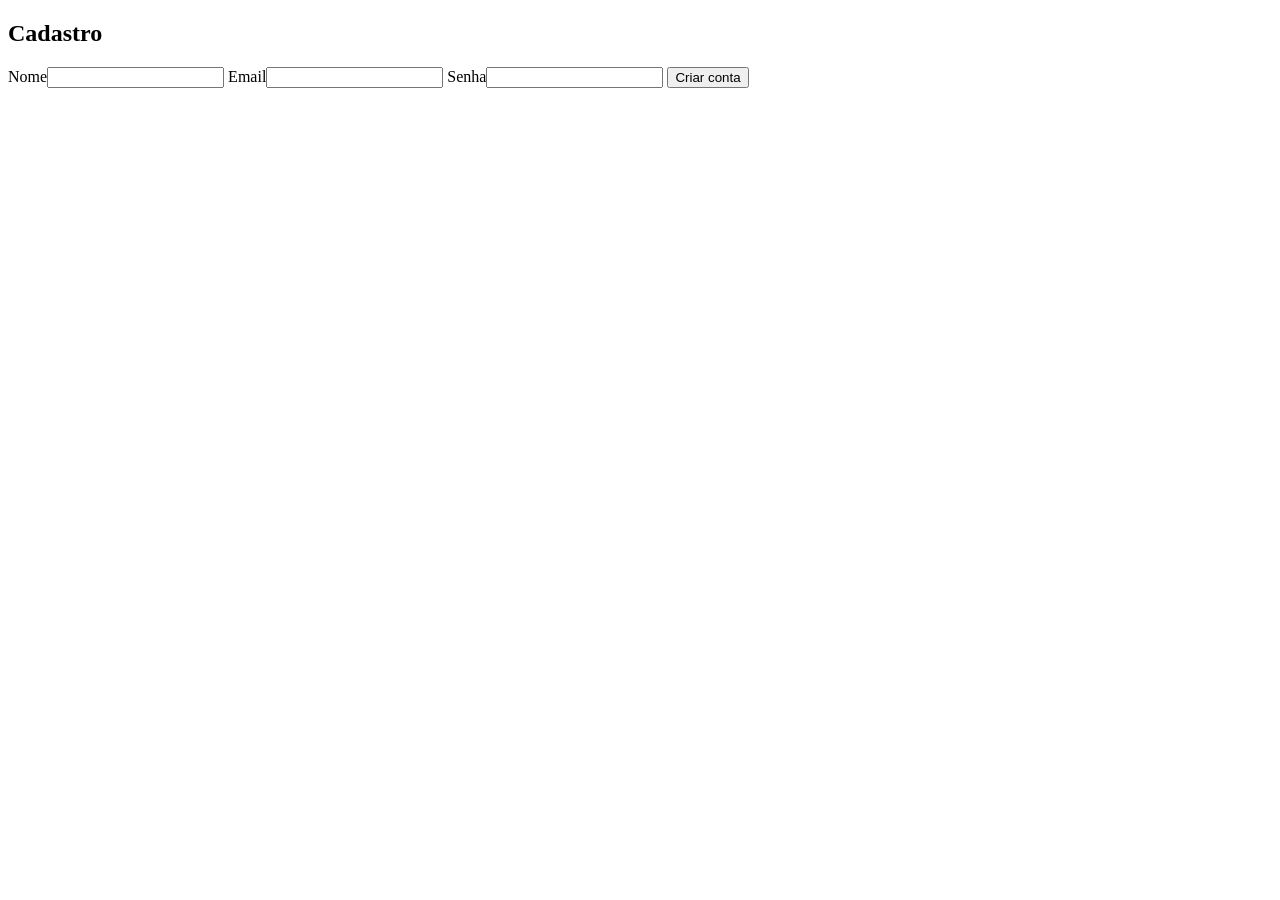
==== public/cadastro.html @ 6a4f14f9 "Adicionando os diretorios e arquivos do projeto" ====
<!doctype html>
<html lang="pt-BR">
  <head>
    <meta charset="utf-8">
    <meta name="viewport" content="width=device-width,initial-scale=1">
    <title>Cadastro - Pesquisa</title>
    <link rel="stylesheet" href="/css/main.css">
  </head>
  <body>
    <main>
      <h2>Cadastro</h2>
      <form>
        <label>Nome<input type="text" name="name"></label>
        <label>Email<input type="email" name="email"></label>
        <label>Senha<input type="password" name="password"></label>
        <button type="submit">Criar conta</button>
      </form>
    </main>
  </body>
</html>
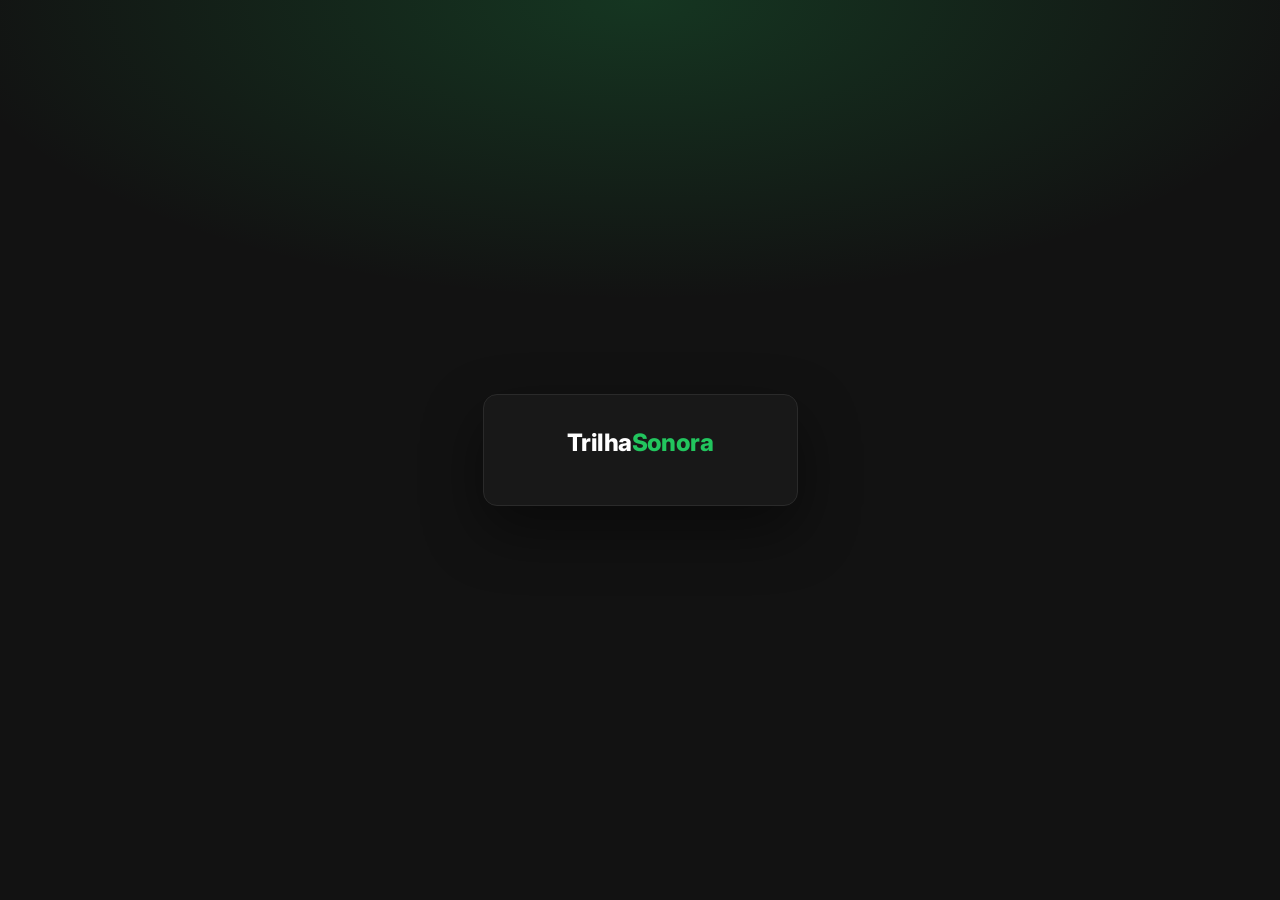
==== commit 3d4c2451: "feat: conectar páginas de cadastro/login com index via localStorage (demo auth) Implements client-si" ====
--- a/public/cadastro.html
+++ b/public/cadastro.html
@@ -1,20 +1,178 @@
-<!doctype html>
+<!DOCTYPE html>
 <html lang="pt-BR">
-  <head>
-    <meta charset="utf-8">
-    <meta name="viewport" content="width=device-width,initial-scale=1">
-    <title>Cadastro - Pesquisa</title>
-    <link rel="stylesheet" href="/css/main.css">
-  </head>
-  <body>
-    <main>
-      <h2>Cadastro</h2>
-      <form>
-        <label>Nome<input type="text" name="name"></label>
-        <label>Email<input type="email" name="email"></label>
-        <label>Senha<input type="password" name="password"></label>
-        <button type="submit">Criar conta</button>
-      </form>
-    </main>
-  </body>
+<head>
+<meta charset="utf-8">
+<meta name="viewport" content="width=device-width, initial-scale=1, viewport-fit=cover">
+<title>TrilhaSonora · Entrar</title>
+<link rel="preconnect" href="https://fonts.googleapis.com">
+<link rel="preconnect" href="https://fonts.gstatic.com" crossorigin>
+<link href="https://fonts.googleapis.com/css2?family=Inter:wght@400;500;600;700;800&display=swap" rel="stylesheet">
+<style>
+:root{
+  box-sizing:border-box;padding-top:env(safe-area-inset-top,0px);padding-bottom:env(safe-area-inset-bottom,0px);
+  --bg:#121212;--card:#181818;--line:#2a2a2a;--field:#262626;--text:#fff;--muted:#a3a3a3;--green:#22c55e;--err:#f87171;
+}
+html{height:100%}
+*,*::before,*::after{box-sizing:border-box}
+body{margin:0;min-height:100%;color:var(--text);font-family:'Inter',system-ui,-apple-system,'Segoe UI',Roboto,sans-serif;-webkit-font-smoothing:antialiased;
+  background:radial-gradient(ellipse 55% 300px at 50% 0%,rgba(34,197,94,.2),rgba(34,197,94,0) 100%),var(--bg);background-repeat:no-repeat;
+  display:flex;align-items:center;justify-content:center;padding:32px 16px}
+a{color:var(--green);text-decoration:none;font-weight:700}
+a:hover{text-decoration:underline}
+
+.card{width:100%;max-width:315px;background:var(--card);border:1px solid var(--line);border-radius:14px;padding:27px 26px 28px;box-shadow:0 24px 60px rgba(0,0,0,.45)}
+.logo{display:block;text-align:center;font-size:24px;font-weight:800;letter-spacing:-.6px;color:#fff;margin:6px 0 20px}
+.logo span{color:var(--green)}
+h1{font-size:18px;line-height:1.35;font-weight:700;text-align:center;margin:0 0 8px;letter-spacing:-.2px}
+.sub{font-size:11px;line-height:1.65;color:#b5b5b5;text-align:center;margin:0 0 20px}
+
+.view{display:none}
+.view.on{display:block}
+
+.f{margin-bottom:14px}
+label{display:block;font-size:11px;font-weight:600;margin-bottom:6px;color:#fff}
+.in{position:relative}
+input[type=text],input[type=email],input[type=password]{
+  width:100%;height:36px;background:var(--field);border:1px solid transparent;border-radius:6px;color:#fff;
+  font:400 12px 'Inter',system-ui,sans-serif;padding:0 13px;outline:none;transition:border-color .15s,box-shadow .15s}
+input::placeholder{color:#7d7d7d}
+input:focus{border-color:var(--green);box-shadow:0 0 0 2px rgba(34,197,94,.2)}
+input.bad{border-color:var(--err)}
+.in.pw input{padding-right:40px}
+.eye{position:absolute;right:4px;top:0;width:34px;height:36px;display:grid;place-items:center;background:none;border:0;color:#bdbdbd;cursor:pointer;border-radius:6px}
+.eye:hover{color:#fff}
+.eye svg{width:15px;height:15px;fill:none;stroke:currentColor;stroke-width:2;stroke-linecap:round;stroke-linejoin:round}
+.err{display:none;color:var(--err);font-size:10px;margin-top:5px}
+.f.has-err .err{display:block}
+
+.opts{display:flex;justify-content:space-between;align-items:center;font-size:11px;margin:-2px 0 14px}
+.chk{display:flex;align-items:center;gap:7px;color:#d4d4d4;cursor:pointer;font-weight:400;margin:0;font-size:11px}
+.chk input{appearance:none;-webkit-appearance:none;width:12px;height:12px;margin:0;border-radius:2px;background:var(--field);border:1px solid #4a4a4a;display:grid;place-items:center;cursor:pointer}
+.chk input:checked{background:var(--green);border-color:var(--green)}
+.chk input:checked::after{content:"";width:3px;height:6px;border:solid #0b2a14;border-width:0 1.6px 1.6px 0;transform:rotate(45deg) translate(-.5px,-.5px)}
+.opts a{font-size:11px}
+
+.btn{width:100%;height:36px;border:0;border-radius:999px;background:var(--green);color:#0b2a14;font:700 12px 'Inter',system-ui,sans-serif;cursor:pointer;transition:background .15s,transform .05s;margin-top:2px}
+.btn:hover{background:#2fd06b}
+.btn:active{transform:scale(.99)}
+.btn:disabled{opacity:.7;cursor:default}
+.alt{text-align:center;font-size:11px;color:#b5b5b5;margin:20px 0 0}
+.alt a{font-size:11px}
+.msg{display:none;margin:0 0 14px;padding:9px 12px;border-radius:8px;font-size:11px;line-height:1.5}
+.msg.ok{display:block;background:#12301d;color:#7be3a1;border:1px solid #1f5a35}
+.msg.no{display:block;background:#33181a;color:#f5a5a5;border:1px solid #5c2a2d}
+</style>
+</head>
+<body>
+
+<main class="card">
+  <a class="logo" href="#entrar" aria-label="TrilhaSonora">Trilha<span>Sonora</span></a>
+
+  <!-- CADASTRO -->
+  <section class="view" id="v-cadastro">
+    <h1>Sua próxima lembrança<br>começa aqui.</h1>
+    <p class="sub">Crie sua conta e descubra as histórias e emoções que conectam as pessoas por meio da música.</p>
+    <div class="msg" id="m-cadastro" role="status"></div>
+    <form id="f-cadastro" novalidate>
+      <div class="f"><label for="c-nome">Nome completo</label>
+        <div class="in"><input id="c-nome" type="text" placeholder="Seu nome" autocomplete="name"></div>
+        <div class="err"></div></div>
+      <div class="f"><label for="c-email">E-mail</label>
+        <div class="in"><input id="c-email" type="email" placeholder="voce@exemplo.com" autocomplete="email"></div>
+        <div class="err"></div></div>
+      <div class="f"><label for="c-senha">Senha</label>
+        <div class="in pw"><input id="c-senha" type="password" placeholder="Mínimo 8 caracteres, com letra e número" autocomplete="new-password">
+          <button class="eye" type="button" aria-label="Mostrar senha"></button></div>
+        <div class="err"></div></div>
+      <div class="f"><label for="c-conf">Confirmar senha</label>
+        <div class="in pw"><input id="c-conf" type="password" placeholder="Repita a senha" autocomplete="new-password">
+          <button class="eye" type="button" aria-label="Mostrar senha"></button></div>
+        <div class="err"></div></div>
+      <button class="btn" type="submit">Criar minha conta</button>
+    </form>
+    <p class="alt">Já tem uma conta? <a href="#entrar">Entrar</a></p>
+  </section>
+
+  <!-- LOGIN -->
+  <section class="view" id="v-entrar">
+    <h1>Que bom ter você de volta!</h1>
+    <p class="sub">Entre na sua conta e continue compartilhando suas histórias musicais.</p>
+    <div class="msg" id="m-entrar" role="status"></div>
+    <form id="f-entrar" novalidate>
+      <div class="f"><label for="l-email">E-mail</label>
+        <div class="in"><input id="l-email" type="email" placeholder="voce@exemplo.com" autocomplete="email"></div>
+        <div class="err"></div></div>
+      <div class="f"><label for="l-senha">Senha</label>
+        <div class="in pw"><input id="l-senha" type="password" placeholder="Sua senha" autocomplete="current-password">
+          <button class="eye" type="button" aria-label="Mostrar senha"></button></div>
+        <div class="err"></div></div>
+      <div class="opts">
+        <label class="chk"><input type="checkbox" id="l-manter" checked> Manter conectado</label>
+        <a href="#esqueci" id="esqueci">Esqueceu sua senha?</a>
+      </div>
+      <button class="btn" type="submit">Entrar</button>
+    </form>
+    <p class="alt">Ainda não tem uma conta? <a href="#cadastro">Criar conta</a></p>
+  </section>
+</main>
+
+<script>
+(function(){
+  var EYE='<svg viewBox="0 0 24 24"><path d="M2.06 12.35a1 1 0 0 1 0-.7 10.75 10.75 0 0 1 19.88 0 1 1 0 0 1 0 .7 10.75 10.75 0 0 1-19.88 0"/><circle cx="12" cy="12" r="3"/></svg>';
+  var EYEOFF='<svg viewBox="0 0 24 24"><path d="M10.73 5.08A10.43 10.43 0 0 1 12 5c4.5 0 8.35 2.8 9.94 6.65a1 1 0 0 1 0 .7 10.8 10.8 0 0 1-1.67 2.68"/><path d="M6.61 6.61A10.7 10.7 0 0 0 2.06 11.65a1 1 0 0 0 0 .7C3.65 16.2 7.5 19 12 19a10.7 10.7 0 0 0 5.39-1.61"/><path d="M14.12 14.12A3 3 0 1 1 9.88 9.88"/><path d="m2 2 20 20"/></svg>';
+  var $=function(id){return document.getElementById(id)};
+
+  /* mostrar / ocultar senha */
+  document.querySelectorAll('.eye').forEach(function(b){
+    b.innerHTML=EYE;
+    b.addEventListener('click',function(){
+      var i=b.parentNode.querySelector('input'),show=i.type==='password';
+      i.type=show?'text':'password';
+      b.innerHTML=show?EYEOFF:EYE;
+      b.setAttribute('aria-label',show?'Ocultar senha':'Mostrar senha');
+    });
+  });
+
+  function note(id,type,text){var m=$(id);m.className='msg '+type;m.textContent=text}
+  function setErr(input,text){var f=input.closest('.f');f.classList.add('has-err');input.classList.add('bad');f.querySelector('.err').textContent=text}
+  function reset(form){form.querySelectorAll('.f').forEach(function(f){f.classList.remove('has-err');f.querySelector('input').classList.remove('bad')})}
+  var EMAIL=/^[^\s@]+@[^\s@]+\.[^\s@]{2,}$/;
+
+  function loadUsers(){try{return JSON.parse(localStorage.getItem('ts_users')||'[]')}catch(e){return []}}
+  function saveUsers(u){localStorage.setItem('ts_users',JSON.stringify(u))}
+
+  $('f-cadastro').addEventListener('submit',function(e){
+    e.preventDefault();reset(this);
+    var n=$('c-nome'),em=$('c-email'),s=$('c-senha'),c=$('c-conf'),ok=true;
+    if(n.value.trim().length<3){setErr(n,'Informe seu nome completo.');ok=false}
+    if(!EMAIL.test(em.value.trim())){setErr(em,'Digite um e-mail válido.');ok=false}
+    if(s.value.length<8||!/[A-Za-z]/.test(s.value)||!/\d/.test(s.value)){setErr(s,'Use no mínimo 8 caracteres, com letra e número.');ok=false}
+    if(c.value!==s.value||!c.value){setErr(c,'As senhas não coincidem.');ok=false}
+    if(!ok){note('m-cadastro','no','Revise os campos destacados.');return}
+
+    var users = loadUsers();
+    if(users.some(function(u){return u.email.toLowerCase()===em.value.trim().toLowerCase()})){
+      setErr(em,'Este e-mail já está em uso.');note('m-cadastro','no','Use outro e-mail ou faça login.');return
+    }
+
+    // Salva usuário (DEMO: senha em texto claro — não usar em produção)
+    users.push({name:n.value.trim(),email:em.value.trim().toLowerCase(),password:s.value});
+    saveUsers(users);
+    note('m-cadastro','ok','Conta criada com sucesso! Redirecionando para o login…');
+    this.querySelector('.btn').disabled=true;
+    var f=this;
+    setTimeout(function(){f.reset();f.querySelector('.btn').disabled=false;location.href='login.html#entrar'},1400);
+  });
+
+  // recuperação de senha (demo)
+  $('esqueci').addEventListener('click',function(e){
+    e.preventDefault();
+    var em=$('l-email');
+    if(!EMAIL.test(em.value.trim())){setErr(em,'Digite seu e-mail para recuperar a senha.');em.focus();return}
+    note('m-entrar','ok','Se o e-mail estiver cadastrado, enviaremos um link para criar uma nova senha. (demo)');
+  });
+
+})();
+</script>
+</body>
 </html>
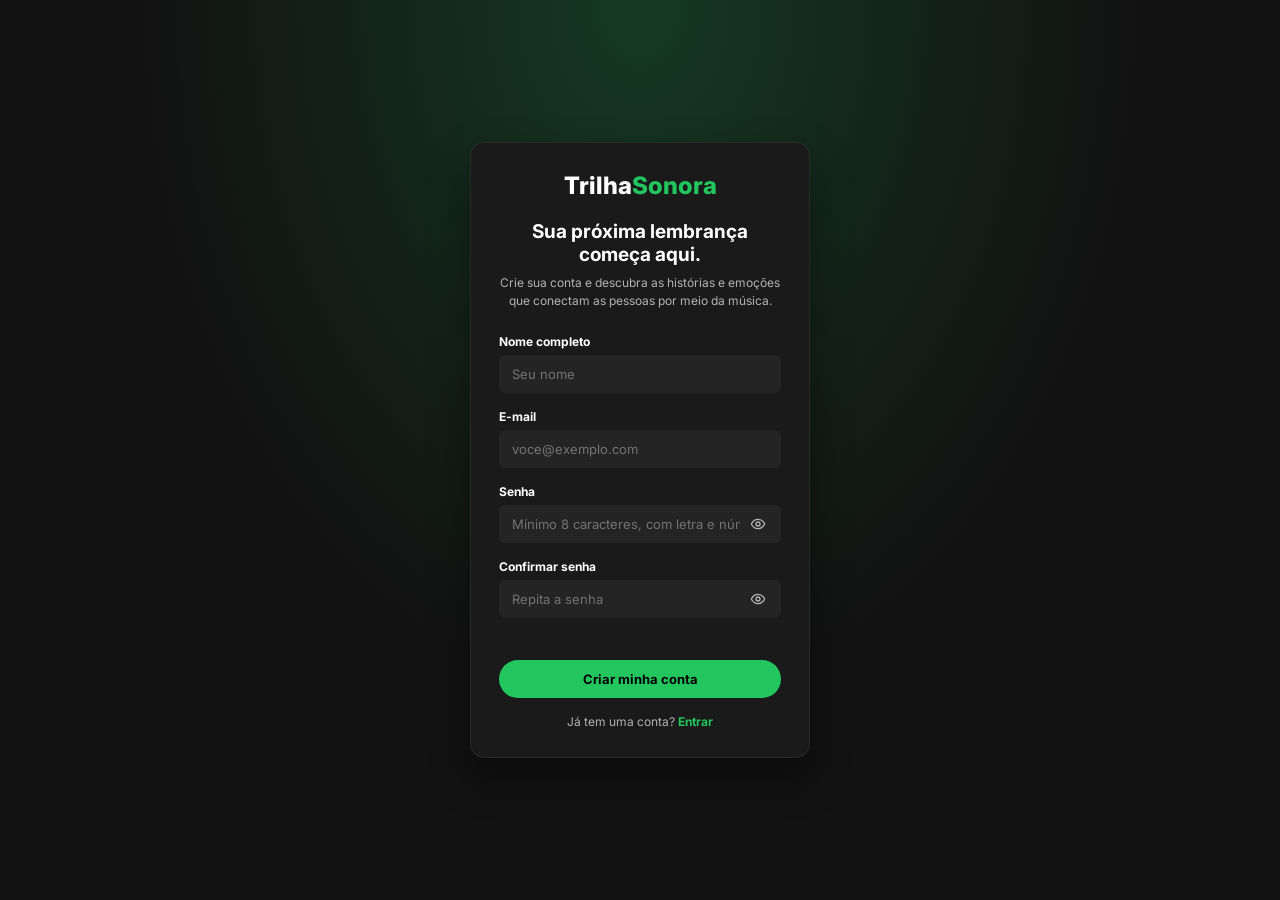
==== commit 09d48db8: "Alterando estrutura do index.html e detalhes do css. Tambem foi feito uma modificacao no codigo do c" ====
--- a/public/cadastro.html
+++ b/public/cadastro.html
@@ -1,178 +1,271 @@
 <!DOCTYPE html>
 <html lang="pt-BR">
+
 <head>
-<meta charset="utf-8">
-<meta name="viewport" content="width=device-width, initial-scale=1, viewport-fit=cover">
-<title>TrilhaSonora · Entrar</title>
-<link rel="preconnect" href="https://fonts.googleapis.com">
-<link rel="preconnect" href="https://fonts.gstatic.com" crossorigin>
-<link href="https://fonts.googleapis.com/css2?family=Inter:wght@400;500;600;700;800&display=swap" rel="stylesheet">
-<style>
-:root{
-  box-sizing:border-box;padding-top:env(safe-area-inset-top,0px);padding-bottom:env(safe-area-inset-bottom,0px);
-  --bg:#121212;--card:#181818;--line:#2a2a2a;--field:#262626;--text:#fff;--muted:#a3a3a3;--green:#22c55e;--err:#f87171;
-}
-html{height:100%}
-*,*::before,*::after{box-sizing:border-box}
-body{margin:0;min-height:100%;color:var(--text);font-family:'Inter',system-ui,-apple-system,'Segoe UI',Roboto,sans-serif;-webkit-font-smoothing:antialiased;
-  background:radial-gradient(ellipse 55% 300px at 50% 0%,rgba(34,197,94,.2),rgba(34,197,94,0) 100%),var(--bg);background-repeat:no-repeat;
-  display:flex;align-items:center;justify-content:center;padding:32px 16px}
-a{color:var(--green);text-decoration:none;font-weight:700}
-a:hover{text-decoration:underline}
-
-.card{width:100%;max-width:315px;background:var(--card);border:1px solid var(--line);border-radius:14px;padding:27px 26px 28px;box-shadow:0 24px 60px rgba(0,0,0,.45)}
-.logo{display:block;text-align:center;font-size:24px;font-weight:800;letter-spacing:-.6px;color:#fff;margin:6px 0 20px}
-.logo span{color:var(--green)}
-h1{font-size:18px;line-height:1.35;font-weight:700;text-align:center;margin:0 0 8px;letter-spacing:-.2px}
-.sub{font-size:11px;line-height:1.65;color:#b5b5b5;text-align:center;margin:0 0 20px}
-
-.view{display:none}
-.view.on{display:block}
-
-.f{margin-bottom:14px}
-label{display:block;font-size:11px;font-weight:600;margin-bottom:6px;color:#fff}
-.in{position:relative}
-input[type=text],input[type=email],input[type=password]{
-  width:100%;height:36px;background:var(--field);border:1px solid transparent;border-radius:6px;color:#fff;
-  font:400 12px 'Inter',system-ui,sans-serif;padding:0 13px;outline:none;transition:border-color .15s,box-shadow .15s}
-input::placeholder{color:#7d7d7d}
-input:focus{border-color:var(--green);box-shadow:0 0 0 2px rgba(34,197,94,.2)}
-input.bad{border-color:var(--err)}
-.in.pw input{padding-right:40px}
-.eye{position:absolute;right:4px;top:0;width:34px;height:36px;display:grid;place-items:center;background:none;border:0;color:#bdbdbd;cursor:pointer;border-radius:6px}
-.eye:hover{color:#fff}
-.eye svg{width:15px;height:15px;fill:none;stroke:currentColor;stroke-width:2;stroke-linecap:round;stroke-linejoin:round}
-.err{display:none;color:var(--err);font-size:10px;margin-top:5px}
-.f.has-err .err{display:block}
-
-.opts{display:flex;justify-content:space-between;align-items:center;font-size:11px;margin:-2px 0 14px}
-.chk{display:flex;align-items:center;gap:7px;color:#d4d4d4;cursor:pointer;font-weight:400;margin:0;font-size:11px}
-.chk input{appearance:none;-webkit-appearance:none;width:12px;height:12px;margin:0;border-radius:2px;background:var(--field);border:1px solid #4a4a4a;display:grid;place-items:center;cursor:pointer}
-.chk input:checked{background:var(--green);border-color:var(--green)}
-.chk input:checked::after{content:"";width:3px;height:6px;border:solid #0b2a14;border-width:0 1.6px 1.6px 0;transform:rotate(45deg) translate(-.5px,-.5px)}
-.opts a{font-size:11px}
-
-.btn{width:100%;height:36px;border:0;border-radius:999px;background:var(--green);color:#0b2a14;font:700 12px 'Inter',system-ui,sans-serif;cursor:pointer;transition:background .15s,transform .05s;margin-top:2px}
-.btn:hover{background:#2fd06b}
-.btn:active{transform:scale(.99)}
-.btn:disabled{opacity:.7;cursor:default}
-.alt{text-align:center;font-size:11px;color:#b5b5b5;margin:20px 0 0}
-.alt a{font-size:11px}
-.msg{display:none;margin:0 0 14px;padding:9px 12px;border-radius:8px;font-size:11px;line-height:1.5}
-.msg.ok{display:block;background:#12301d;color:#7be3a1;border:1px solid #1f5a35}
-.msg.no{display:block;background:#33181a;color:#f5a5a5;border:1px solid #5c2a2d}
-</style>
+    <meta charset="UTF-8">
+    <meta name="viewport" content="width=device-width, initial-scale=1.0">
+    <title>Criar conta - TrilhaSonora</title>
+
+    <link href="https://fonts.googleapis.com/css2?family=Inter:wght@400;500;600;700;800&display=swap" rel="stylesheet">
+
+    <style>
+        * {
+            box-sizing: border-box;
+            margin: 0;
+            padding: 0;
+        }
+
+        body {
+            font-family: 'Inter', Arial, sans-serif;
+            color: #fff;
+            min-height: 100vh;
+            display: flex;
+            align-items: center;
+            justify-content: center;
+            padding: 24px;
+            background: radial-gradient(ellipse at top, rgba(34, 197, 94, 0.22), transparent 55%), #121212;
+        }
+
+        .card {
+            width: 100%;
+            max-width: 340px;
+            background: #1a1a1a;
+            border: 1px solid #2a2a2a;
+            border-radius: 14px;
+            padding: 28px;
+            box-shadow: 0 20px 40px rgba(0, 0, 0, 0.4);
+        }
+
+        .logo {
+            display: block;
+            text-align: center;
+            font-size: 24px;
+            font-weight: 800;
+            color: #fff;
+            text-decoration: none;
+            margin-bottom: 20px;
+        }
+
+        .logo span {
+            color: #22c55e;
+        }
+
+        h1 {
+            font-size: 19px;
+            text-align: center;
+            margin-bottom: 8px;
+        }
+
+        .sub {
+            font-size: 12px;
+            color: #b3b3b3;
+            text-align: center;
+            line-height: 1.5;
+            margin-bottom: 24px;
+        }
+
+        label {
+            display: block;
+            font-size: 12px;
+            font-weight: 700;
+            margin-bottom: 6px;
+        }
+
+        .campo {
+            position: relative;
+            margin-bottom: 16px;
+        }
+
+        input[type="text"],
+        input[type="password"] {
+            width: 100%;
+            height: 38px;
+            background: #242424;
+            border: 1px solid transparent;
+            border-radius: 6px;
+            padding: 0 40px 0 12px;
+            color: #fff;
+            font-family: inherit;
+            font-size: 13px;
+            outline: none;
+        }
+
+        input::placeholder {
+            color: #737373;
+        }
+
+        input:focus {
+            border-color: #22c55e;
+        }
+
+        .olho {
+            position: absolute;
+            right: 8px;
+            top: 4px;
+            width: 30px;
+            height: 30px;
+            background: none;
+            border: none;
+            cursor: pointer;
+            color: #b3b3b3;
+            display: flex;
+            align-items: center;
+            justify-content: center;
+        }
+
+        a {
+            color: #22c55e;
+            font-weight: 700;
+            text-decoration: none;
+        }
+
+        a:hover {
+            text-decoration: underline;
+        }
+
+        .btn {
+            width: 100%;
+            height: 38px;
+            background: #22c55e;
+            color: #000;
+            border: none;
+            border-radius: 999px;
+            font-family: inherit;
+            font-size: 13px;
+            font-weight: 700;
+            cursor: pointer;
+        }
+
+        .btn:hover {
+            background: #4ade80;
+        }
+
+        #div_msg {
+            font-size: 12px;
+            text-align: center;
+            min-height: 16px;
+            margin-bottom: 10px;
+        }
+
+        .rodape {
+            font-size: 12px;
+            color: #b3b3b3;
+            text-align: center;
+            margin-top: 16px;
+        }
+    </style>
 </head>
+
 <body>
 
-<main class="card">
-  <a class="logo" href="#entrar" aria-label="TrilhaSonora">Trilha<span>Sonora</span></a>
-
-  <!-- CADASTRO -->
-  <section class="view" id="v-cadastro">
-    <h1>Sua próxima lembrança<br>começa aqui.</h1>
-    <p class="sub">Crie sua conta e descubra as histórias e emoções que conectam as pessoas por meio da música.</p>
-    <div class="msg" id="m-cadastro" role="status"></div>
-    <form id="f-cadastro" novalidate>
-      <div class="f"><label for="c-nome">Nome completo</label>
-        <div class="in"><input id="c-nome" type="text" placeholder="Seu nome" autocomplete="name"></div>
-        <div class="err"></div></div>
-      <div class="f"><label for="c-email">E-mail</label>
-        <div class="in"><input id="c-email" type="email" placeholder="voce@exemplo.com" autocomplete="email"></div>
-        <div class="err"></div></div>
-      <div class="f"><label for="c-senha">Senha</label>
-        <div class="in pw"><input id="c-senha" type="password" placeholder="Mínimo 8 caracteres, com letra e número" autocomplete="new-password">
-          <button class="eye" type="button" aria-label="Mostrar senha"></button></div>
-        <div class="err"></div></div>
-      <div class="f"><label for="c-conf">Confirmar senha</label>
-        <div class="in pw"><input id="c-conf" type="password" placeholder="Repita a senha" autocomplete="new-password">
-          <button class="eye" type="button" aria-label="Mostrar senha"></button></div>
-        <div class="err"></div></div>
-      <button class="btn" type="submit">Criar minha conta</button>
-    </form>
-    <p class="alt">Já tem uma conta? <a href="#entrar">Entrar</a></p>
-  </section>
-
-  <!-- LOGIN -->
-  <section class="view" id="v-entrar">
-    <h1>Que bom ter você de volta!</h1>
-    <p class="sub">Entre na sua conta e continue compartilhando suas histórias musicais.</p>
-    <div class="msg" id="m-entrar" role="status"></div>
-    <form id="f-entrar" novalidate>
-      <div class="f"><label for="l-email">E-mail</label>
-        <div class="in"><input id="l-email" type="email" placeholder="voce@exemplo.com" autocomplete="email"></div>
-        <div class="err"></div></div>
-      <div class="f"><label for="l-senha">Senha</label>
-        <div class="in pw"><input id="l-senha" type="password" placeholder="Sua senha" autocomplete="current-password">
-          <button class="eye" type="button" aria-label="Mostrar senha"></button></div>
-        <div class="err"></div></div>
-      <div class="opts">
-        <label class="chk"><input type="checkbox" id="l-manter" checked> Manter conectado</label>
-        <a href="#esqueci" id="esqueci">Esqueceu sua senha?</a>
-      </div>
-      <button class="btn" type="submit">Entrar</button>
-    </form>
-    <p class="alt">Ainda não tem uma conta? <a href="#cadastro">Criar conta</a></p>
-  </section>
-</main>
+    <div class="card">
+        <a href="home.html" class="logo">Trilha<span>Sonora</span></a>
+
+        <h1>Sua próxima lembrança começa aqui.</h1>
+        <p class="sub">Crie sua conta e descubra as histórias e emoções que conectam as pessoas por meio da música.</p>
+
+        <label for="ipt_nome">Nome completo</label>
+        <div class="campo">
+            <input type="text" id="ipt_nome" placeholder="Seu nome">
+        </div>
+
+        <label for="ipt_email">E-mail</label>
+        <div class="campo">
+            <input type="text" id="ipt_email" placeholder="voce@exemplo.com">
+        </div>
+
+        <label for="ipt_senha">Senha</label>
+        <div class="campo">
+            <input type="password" id="ipt_senha" placeholder="Mínimo 8 caracteres, com letra e número">
+            <button type="button" class="olho" onclick="verSenha()" aria-label="Mostrar senha">
+                <svg width="16" height="16" viewBox="0 0 24 24" fill="none" stroke="currentColor" stroke-width="2" stroke-linecap="round" stroke-linejoin="round">
+                    <path d="M2 12s3.5-7 10-7 10 7 10 7-3.5 7-10 7-10-7-10-7z" />
+                    <circle cx="12" cy="12" r="3" />
+                </svg>
+            </button>
+        </div>
+
+        <label for="ipt_confirmar">Confirmar senha</label>
+        <div class="campo">
+            <input type="password" id="ipt_confirmar" placeholder="Repita a senha">
+            <button type="button" class="olho" onclick="verConfirmar()" aria-label="Mostrar senha">
+                <svg width="16" height="16" viewBox="0 0 24 24" fill="none" stroke="currentColor" stroke-width="2" stroke-linecap="round" stroke-linejoin="round">
+                    <path d="M2 12s3.5-7 10-7 10 7 10 7-3.5 7-10 7-10-7-10-7z" />
+                    <circle cx="12" cy="12" r="3" />
+                </svg>
+            </button>
+        </div>
+
+        <div id="div_msg"></div>
+
+        <button class="btn" onclick="cadastrar()">Criar minha conta</button>
+
+        <p class="rodape">Já tem uma conta? <a href="login.html">Entrar</a></p>
+    </div>
+
+</body>
 
 <script>
-(function(){
-  var EYE='<svg viewBox="0 0 24 24"><path d="M2.06 12.35a1 1 0 0 1 0-.7 10.75 10.75 0 0 1 19.88 0 1 1 0 0 1 0 .7 10.75 10.75 0 0 1-19.88 0"/><circle cx="12" cy="12" r="3"/></svg>';
-  var EYEOFF='<svg viewBox="0 0 24 24"><path d="M10.73 5.08A10.43 10.43 0 0 1 12 5c4.5 0 8.35 2.8 9.94 6.65a1 1 0 0 1 0 .7 10.8 10.8 0 0 1-1.67 2.68"/><path d="M6.61 6.61A10.7 10.7 0 0 0 2.06 11.65a1 1 0 0 0 0 .7C3.65 16.2 7.5 19 12 19a10.7 10.7 0 0 0 5.39-1.61"/><path d="M14.12 14.12A3 3 0 1 1 9.88 9.88"/><path d="m2 2 20 20"/></svg>';
-  var $=function(id){return document.getElementById(id)};
-
-  /* mostrar / ocultar senha */
-  document.querySelectorAll('.eye').forEach(function(b){
-    b.innerHTML=EYE;
-    b.addEventListener('click',function(){
-      var i=b.parentNode.querySelector('input'),show=i.type==='password';
-      i.type=show?'text':'password';
-      b.innerHTML=show?EYEOFF:EYE;
-      b.setAttribute('aria-label',show?'Ocultar senha':'Mostrar senha');
-    });
-  });
-
-  function note(id,type,text){var m=$(id);m.className='msg '+type;m.textContent=text}
-  function setErr(input,text){var f=input.closest('.f');f.classList.add('has-err');input.classList.add('bad');f.querySelector('.err').textContent=text}
-  function reset(form){form.querySelectorAll('.f').forEach(function(f){f.classList.remove('has-err');f.querySelector('input').classList.remove('bad')})}
-  var EMAIL=/^[^\s@]+@[^\s@]+\.[^\s@]{2,}$/;
-
-  function loadUsers(){try{return JSON.parse(localStorage.getItem('ts_users')||'[]')}catch(e){return []}}
-  function saveUsers(u){localStorage.setItem('ts_users',JSON.stringify(u))}
-
-  $('f-cadastro').addEventListener('submit',function(e){
-    e.preventDefault();reset(this);
-    var n=$('c-nome'),em=$('c-email'),s=$('c-senha'),c=$('c-conf'),ok=true;
-    if(n.value.trim().length<3){setErr(n,'Informe seu nome completo.');ok=false}
-    if(!EMAIL.test(em.value.trim())){setErr(em,'Digite um e-mail válido.');ok=false}
-    if(s.value.length<8||!/[A-Za-z]/.test(s.value)||!/\d/.test(s.value)){setErr(s,'Use no mínimo 8 caracteres, com letra e número.');ok=false}
-    if(c.value!==s.value||!c.value){setErr(c,'As senhas não coincidem.');ok=false}
-    if(!ok){note('m-cadastro','no','Revise os campos destacados.');return}
-
-    var users = loadUsers();
-    if(users.some(function(u){return u.email.toLowerCase()===em.value.trim().toLowerCase()})){
-      setErr(em,'Este e-mail já está em uso.');note('m-cadastro','no','Use outro e-mail ou faça login.');return
+    // mostra ou esconde a senha
+    function verSenha() {
+        if (ipt_senha.type === 'password') {
+            ipt_senha.type = 'text';
+        } else {
+            ipt_senha.type = 'password';
+        }
     }
 
-    // Salva usuário (DEMO: senha em texto claro — não usar em produção)
-    users.push({name:n.value.trim(),email:em.value.trim().toLowerCase(),password:s.value});
-    saveUsers(users);
-    note('m-cadastro','ok','Conta criada com sucesso! Redirecionando para o login…');
-    this.querySelector('.btn').disabled=true;
-    var f=this;
-    setTimeout(function(){f.reset();f.querySelector('.btn').disabled=false;location.href='login.html#entrar'},1400);
-  });
-
-  // recuperação de senha (demo)
-  $('esqueci').addEventListener('click',function(e){
-    e.preventDefault();
-    var em=$('l-email');
-    if(!EMAIL.test(em.value.trim())){setErr(em,'Digite seu e-mail para recuperar a senha.');em.focus();return}
-    note('m-entrar','ok','Se o e-mail estiver cadastrado, enviaremos um link para criar uma nova senha. (demo)');
-  });
-
-})();
+    // mostra ou esconde a confirmação da senha
+    function verConfirmar() {
+        if (ipt_confirmar.type === 'password') {
+            ipt_confirmar.type = 'text';
+        } else {
+            ipt_confirmar.type = 'password';
+        }
+    }
+
+    function cadastrar() {
+        let nome = ipt_nome.value;
+        let email = ipt_email.value;
+        let senha = ipt_senha.value;
+        let confirmar = ipt_confirmar.value;
+
+        // confere se a senha tem pelo menos uma letra e um número
+        let temLetra = false;
+        let temNumero = false;
+
+        for (let i = 0; i < senha.length; i++) {
+            let caractere = senha[i];
+
+            if (caractere >= '0' && caractere <= '9') {
+                temNumero = true;
+            } else if ((caractere >= 'a' && caractere <= 'z') || (caractere >= 'A' && caractere <= 'Z')) {
+                temLetra = true;
+            }
+        }
+
+        div_msg.style.color = '#f87171';
+
+        if (nome === '' || email === '' || senha === '' || confirmar === '') {
+            div_msg.innerHTML = 'Preencha todos os campos.';
+        } else if (email.indexOf('@') === -1 || email.indexOf('.') === -1) {
+            div_msg.innerHTML = 'Digite um e-mail válido.';
+        } else if (senha.length < 8) {
+            div_msg.innerHTML = 'A senha precisa ter no mínimo 8 caracteres.';
+        } else if (temLetra === false || temNumero === false) {
+            div_msg.innerHTML = 'A senha precisa ter pelo menos uma letra e um número.';
+        } else if (senha !== confirmar) {
+            div_msg.innerHTML = 'As senhas não são iguais.';
+        } else {
+            div_msg.style.color = '#22c55e';
+            div_msg.innerHTML = 'Conta criada! Indo para o login...';
+
+            // depois, aqui entra o cadastro no banco de dados
+            setTimeout(function () {
+                window.location.href = 'login.html';
+            }, 1500);
+        }
+    }
 </script>
-</body>
-</html>
+
+</html>
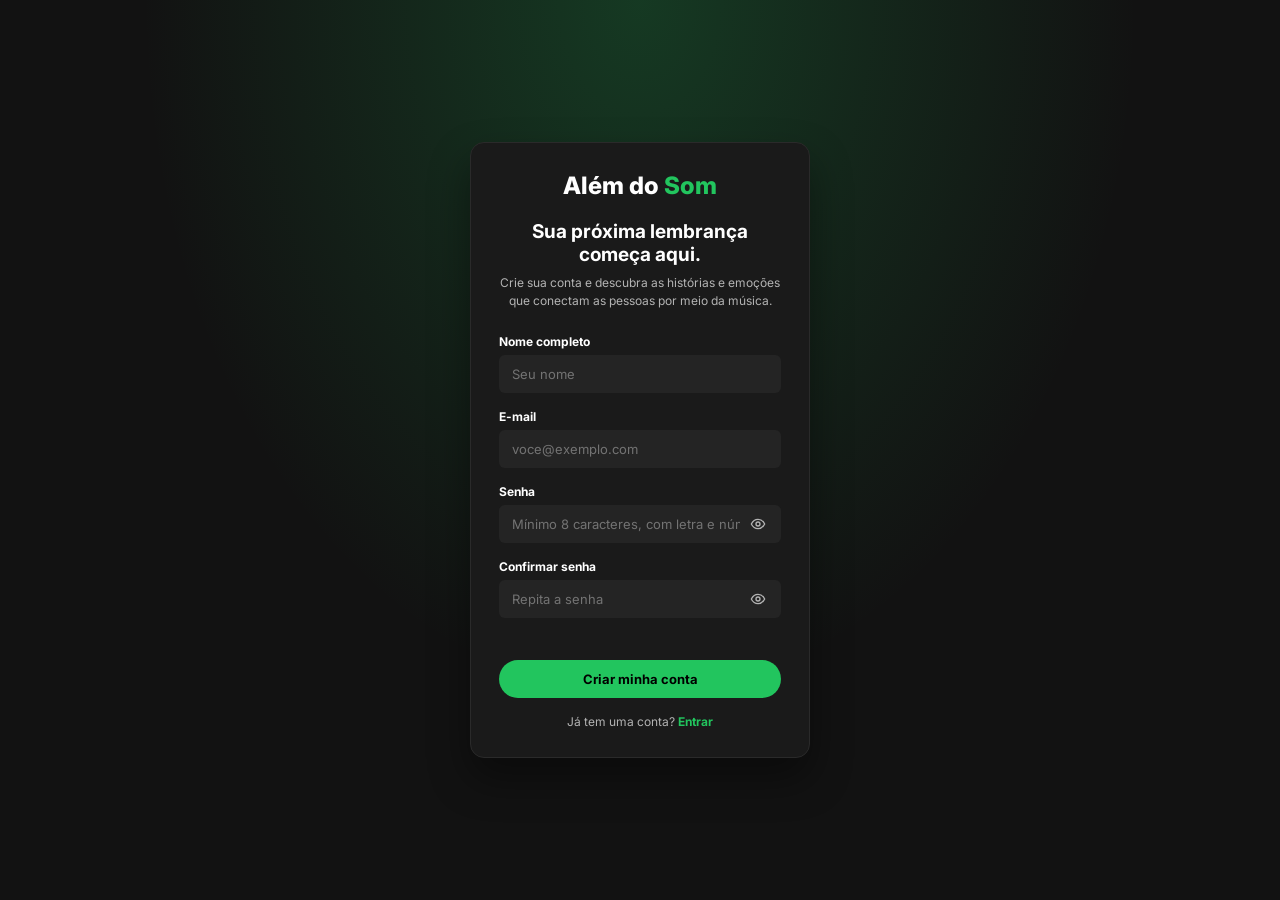
==== commit ffac5308: "Mudando o CSS e acrescentando profundidade no site (contando sobre o projeto e minha historia)." ====
--- a/public/cadastro.html
+++ b/public/cadastro.html
@@ -4,7 +4,7 @@
 <head>
     <meta charset="UTF-8">
     <meta name="viewport" content="width=device-width, initial-scale=1.0">
-    <title>Criar conta - TrilhaSonora</title>
+    <title>Criar conta - Além do Som</title>
 
     <link href="https://fonts.googleapis.com/css2?family=Inter:wght@400;500;600;700;800&display=swap" rel="stylesheet">
 
@@ -159,7 +159,7 @@
 <body>
 
     <div class="card">
-        <a href="home.html" class="logo">Trilha<span>Sonora</span></a>
+        <a href="index.html" class="logo">Além do <span>Som</span></a>
 
         <h1>Sua próxima lembrança começa aqui.</h1>
         <p class="sub">Crie sua conta e descubra as histórias e emoções que conectam as pessoas por meio da música.</p>
@@ -258,12 +258,35 @@
             div_msg.innerHTML = 'As senhas não são iguais.';
         } else {
             div_msg.style.color = '#22c55e';
-            div_msg.innerHTML = 'Conta criada! Indo para o login...';
-
-            // depois, aqui entra o cadastro no banco de dados
-            setTimeout(function () {
-                window.location.href = 'login.html';
-            }, 1500);
+            div_msg.innerHTML = 'Criando sua conta...';
+
+            // envia os dados para a API (rota /usuarios/cadastrar)
+            fetch('/usuarios/cadastrar', {
+                method: 'POST',
+                headers: { 'Content-Type': 'application/json' },
+                body: JSON.stringify({
+                    nomeServer: nome,
+                    emailServer: email,
+                    senhaServer: senha
+                })
+            }).then(function (resposta) {
+                if (resposta.ok) {
+                    div_msg.style.color = '#22c55e';
+                    div_msg.innerHTML = 'Conta criada! Indo para o login...';
+
+                    setTimeout(function () {
+                        window.location.href = 'login.html';
+                    }, 1500);
+                } else {
+                    resposta.text().then(function (texto) {
+                        div_msg.style.color = '#f87171';
+                        div_msg.innerHTML = texto;
+                    });
+                }
+            }).catch(function () {
+                div_msg.style.color = '#f87171';
+                div_msg.innerHTML = 'Não foi possível conectar ao servidor.';
+            });
         }
     }
 </script>
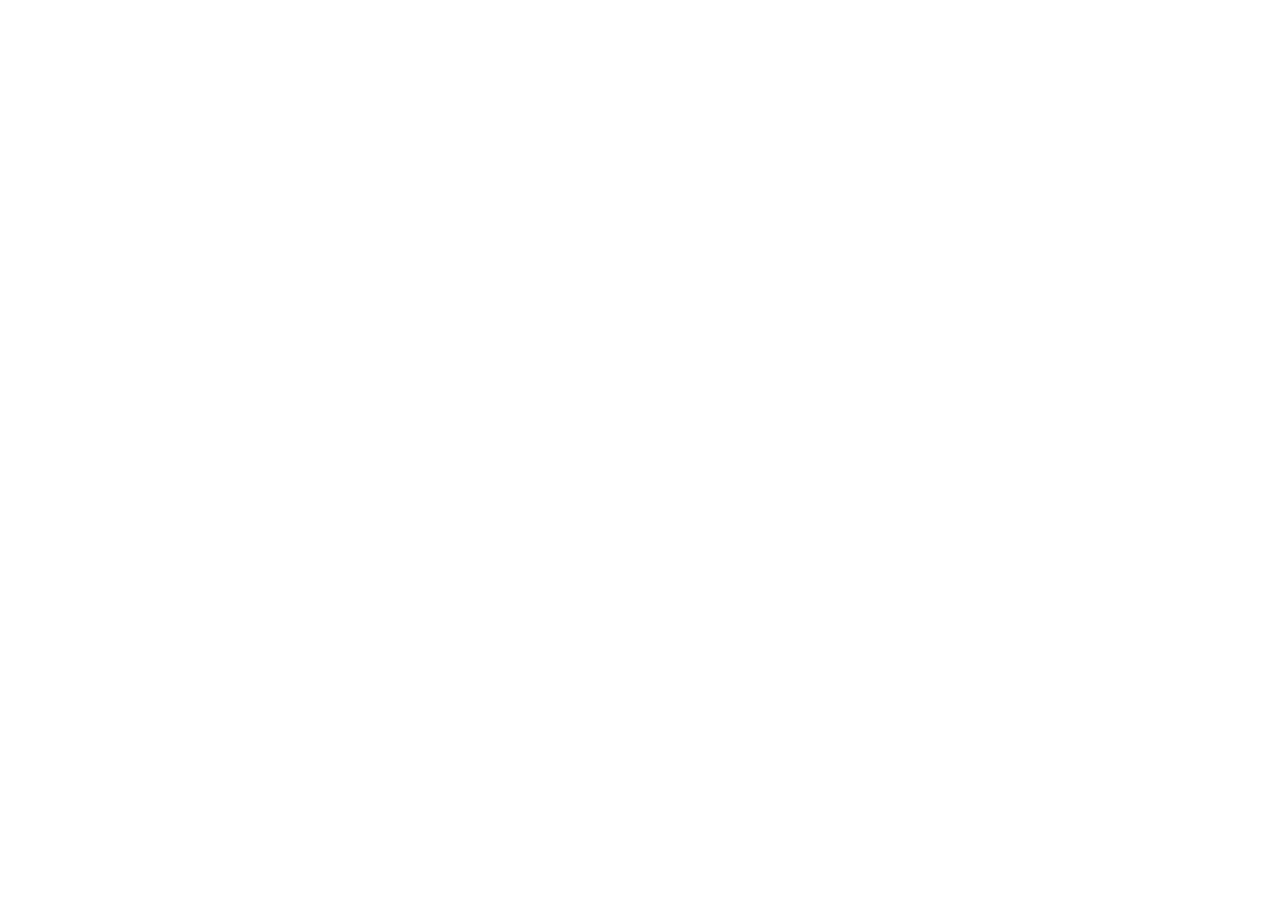
==== commit 3763e307: "Fazendo ajustes no nome do projeto" ====
--- a/public/cadastro.html
+++ b/public/cadastro.html
@@ -4,7 +4,7 @@
 <head>
     <meta charset="UTF-8">
     <meta name="viewport" content="width=device-width, initial-scale=1.0">
-    <title>Criar conta - Além do Som</title>
+    <title>Criar conta - Trilha Sonora/title>
 
     <link href="https://fonts.googleapis.com/css2?family=Inter:wght@400;500;600;700;800&display=swap" rel="stylesheet">
 
@@ -159,7 +159,7 @@
 <body>
 
     <div class="card">
-        <a href="index.html" class="logo">Além do <span>Som</span></a>
+        <a href="index.html" class="logo">Trilha <span>Sonora</span></a>
 
         <h1>Sua próxima lembrança começa aqui.</h1>
         <p class="sub">Crie sua conta e descubra as histórias e emoções que conectam as pessoas por meio da música.</p>
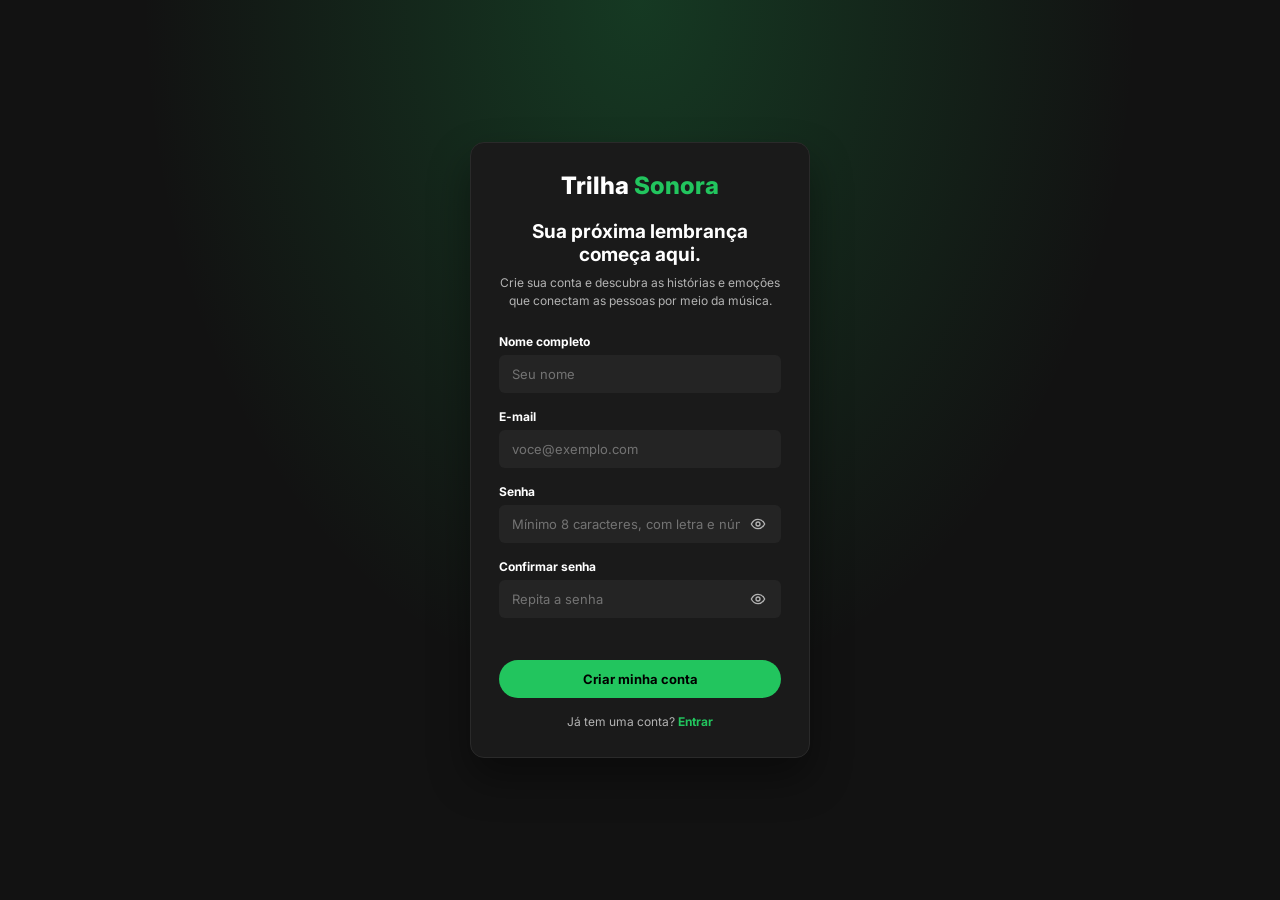
==== commit 498f5a31: "Arrumando erro na linha 7" ====
--- a/public/cadastro.html
+++ b/public/cadastro.html
@@ -4,7 +4,7 @@
 <head>
     <meta charset="UTF-8">
     <meta name="viewport" content="width=device-width, initial-scale=1.0">
-    <title>Criar conta - Trilha Sonora/title>
+    <title>Criar conta - Trilha Sonora</title>
 
     <link href="https://fonts.googleapis.com/css2?family=Inter:wght@400;500;600;700;800&display=swap" rel="stylesheet">
 
